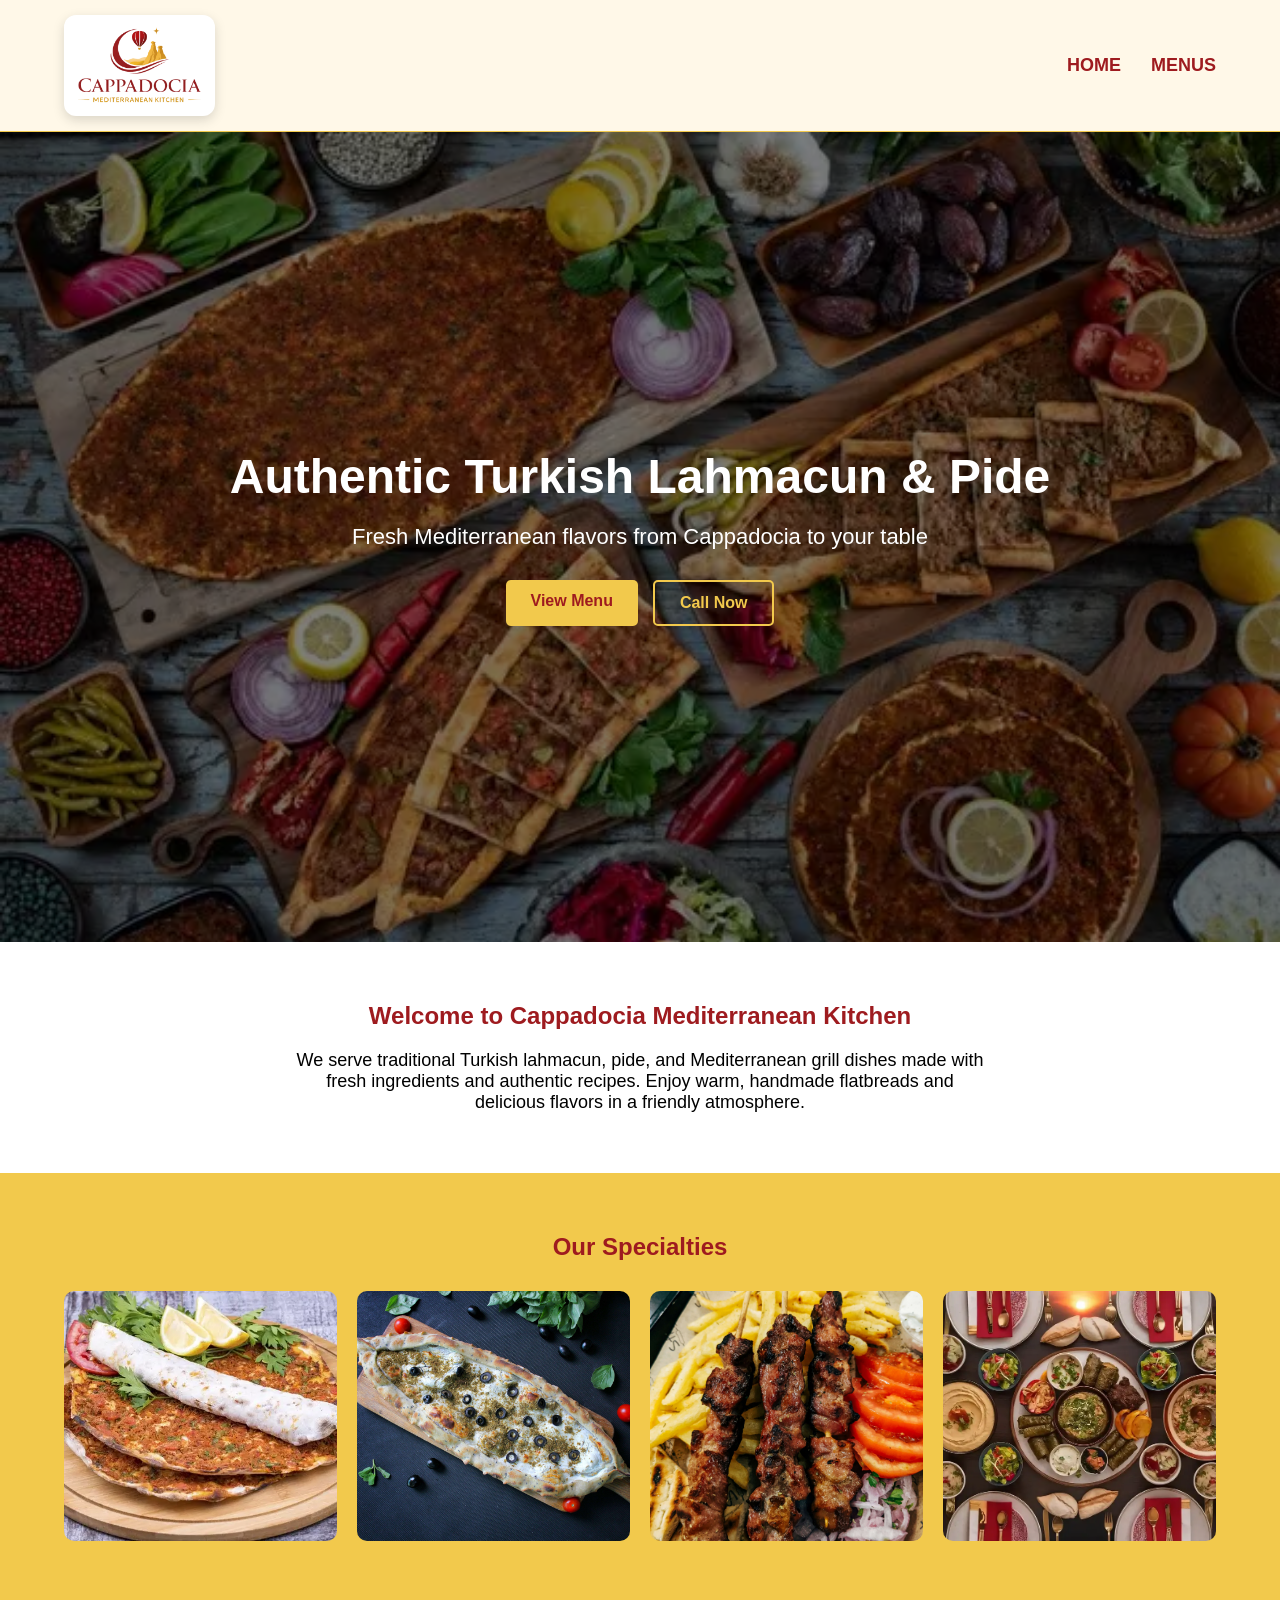
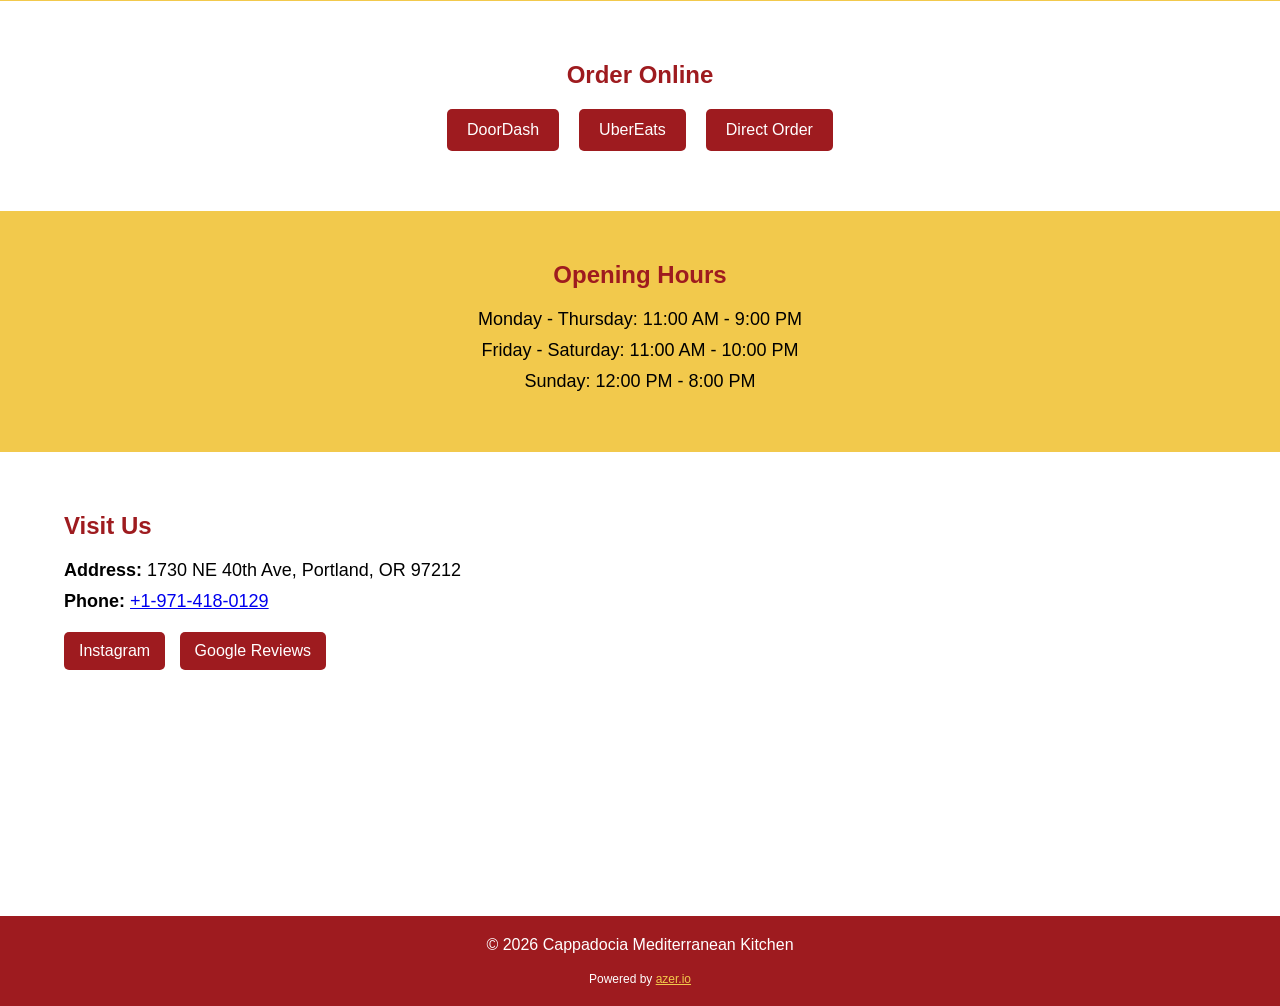
==== index.html @ 54989ff4 "main site" ====
<!DOCTYPE html>
<html lang="en">

<head>
    <meta charset="UTF-8">
    <meta name="viewport" content="width=device-width, initial-scale=1.0">
    <title>Cappadocia Mediterranean Kitchen</title>
    <link rel="shortcut icon" href="./favicon.png" type="image/png">
    <link rel="icon" href="./favicon.png" type="image/png">
    <link rel="apple-touch-icon" sizes="180x180" href="./favicon_colored.png">
    <meta name="description"
        content="Cappadocia Mediterranean Kitchen, We serve traditional Turkish lahmacun, pide, and Mediterranean grill dishes made with fresh ingredients and authentic recipes." />
    <link rel="canonical" href="https://cappadociakitchen.com/" />
    <link rel="stylesheet" href="./assets/style.css?v=1">
</head>

<body>

    <!-- Header -->
    <header class="header">
        <div class="container nav-container">
            <a href="./">
                <div class="logo-box">
                    <img src="./assets/images/Cappadocia-Logo-Transparent.png" alt="Cappadocia Logo">
                </div>
            </a>

            <nav>
                <ul class="nav-menu">
                    <li><a href="./">HOME</a></li>
                    <li><a href="./menu/">MENUS</a></li>
                </ul>
            </nav>

            <div class="menu-toggle" id="menu-toggle">☰</div>
        </div>
    </header>

    <!-- Landing -->
    <section class="landing" style="background: url('./assets/images/lahmacun-pide.webp') center/cover no-repeat;">
        <div class="landing-overlay">
            <div class="landing-content">
                <h1>Authentic Turkish Lahmacun & Pide</h1>
                <p>Fresh Mediterranean flavors from Cappadocia to your table</p>
                <div class="landing-buttons">
                    <a href="./menu/" class="btn">View Menu</a>
                    <a href="tel:+19714180129" class="btn btn-outline">Call Now</a>
                </div>
            </div>
        </div>
    </section>

    <!-- About -->
    <section class="about">
        <div class="container">
            <h2>Welcome to Cappadocia Mediterranean Kitchen</h2>
            <p>
                We serve traditional Turkish lahmacun, pide, and Mediterranean grill dishes made with fresh ingredients
                and authentic recipes.
                Enjoy warm, handmade flatbreads and delicious flavors in a friendly atmosphere.
            </p>
        </div>
    </section>

    <!-- Food Collage -->
    <section class="collage">
        <div class="container">
            <h2>Our Specialties</h2>
            <div class="collage-grid">
                <img src="./assets/images/lahmacun.webp" alt="Lahmacun">
                <img src="./assets/images/pide.jpg" alt="Pide">
                <img src="./assets/images/kebap.jpeg" alt="Turkish Food">
                <img src="./assets/images/mediterian-food.webp" alt="Mediterranean Food">
            </div>
        </div>
    </section>

    <!-- Online Order -->
    <section class="order">
        <div class="container">
            <h2>Order Online</h2>
            <div class="order-buttons">
                <a href="#" class="order-btn">DoorDash</a>
                <a href="#" class="order-btn">UberEats</a>
                <a href="#" class="order-btn">Direct Order</a>
            </div>
        </div>
    </section>

    <!-- Hours -->
    <section class="hours">
        <div class="container">
            <h2>Opening Hours</h2>
            <div class="hours-grid">
                <p>Monday - Thursday: 11:00 AM - 9:00 PM</p>
                <p>Friday - Saturday: 11:00 AM - 10:00 PM</p>
                <p>Sunday: 12:00 PM - 8:00 PM</p>
            </div>
        </div>
    </section>

    <!-- Contact & Map -->
    <section class="contact">
        <div class="container contact-grid">
            <div class="contact-info">
                <h2>Visit Us</h2>
                <p><strong>Address:</strong> 1730 NE 40th Ave, Portland, OR 97212</p>
                <p><strong>Phone:</strong> <a href="tel:+19714180129">+1-971-418-0129</a></p>

                <div class="social-buttons">
                    <a href="https://www.instagram.com/cappadocia.mediterranean/" class="social-btn" target="_blank">Instagram</a>
                    <a href="https://www.google.com/search?newwindow=1&sca_esv=a63e3b8f0524c5ed&rlz=1C5CHFA_enUS827US827&sxsrf=ANbL-n7iDyRSIei-om53BsOAx6cIHtFDAA:1775598564353&si=AL3DRZEsmMGCryMMFSHJ3StBhOdZ2-6yYkXd_doETEE1OR-qOSWB5DK27ExpnXcDGiTQfS97Kx7G33aKeJaxdCzglGe-wl30QG3AmY86bh5kVMLZ3l5MdpfBBqqXDMIC7WMUllMwp1HolFLEzvI4DNJLaVwo_5EEY6ywg6cCZNpUMmeVn9UE6zw%3D&q=Cappadocia+Mediterranean+Kitchen+Reviews&sa=X&ved=2ahUKEwjFnMSN3NyTAxWlMzQIHQ55F6cQ0bkNegQIJRAH&biw=1376&bih=788&dpr=2" target="_blank" class="social-btn">Google Reviews</a>
                </div>
            </div>

            <div class="map">
                <iframe
                    src="https://www.google.com/maps/embed?pb=!1m18!1m12!1m3!1d2867.502682629886!2d-122.62660971178197!3d45.53577089649482!2m3!1f0!2f0!3f0!3m2!1i1024!2i768!4f13.1!3m3!1m2!1s0x5495a1024cd6c075%3A0xaf29f3ec71e7feba!2sCappadocia%20Mediterranean%20Kitchen!5e1!3m2!1sen!2sus!4v1775598659713!5m2!1sen!2sus"
                    width="100%" height="300" style="border:0;" allowfullscreen="" loading="lazy"
                    referrerpolicy="no-referrer-when-downgrade"></iframe>
            </div>
        </div>
    </section>

    <!-- Footer -->
    <footer class="footer">
        <div class="container">
            <p>© 2026 Cappadocia Mediterranean Kitchen</p>
            <br>
            <p style="font-size: 12px;">Powered by <a href="https://azer.io" target="_blank" style="color: #F2C94C;">azer.io</a></p>
        </div>
    </footer>

    <script>
        const toggle = document.getElementById('menu-toggle');
        const nav = document.querySelector('.nav-menu');

        toggle.addEventListener('click', () => {
            nav.classList.toggle('active');
        });
    </script>

</body>

</html>
---- assets/style.css ----
* {
    margin: 0;
    padding: 0;
    box-sizing: border-box;
    font-family: Arial, Helvetica, sans-serif;
}

body { background: white; }

.container {
    width: 90%;
    max-width: 1200px;
    margin: auto;
}

/* Header */
.header {
    background: rgba(255, 248, 230, 0.9); /* transparent pastel */
    backdrop-filter: blur(6px);
    padding: 15px 0;
    position: sticky;
    top: 0;
    z-index: 1000;
    border-bottom: 1px solid #F2C94C;
}

.nav-container {
    display: flex;
    justify-content: space-between;
    align-items: center;
}

/* Logo box */
.logo-box {
    background: white;
    padding: 8px 14px;
    border-radius: 12px;
    box-shadow: 0 4px 12px rgba(0,0,0,0.15);
    display: flex;
    align-items: center;
}

.logo-box img {
    height: 85px;
}

.nav-menu {
    list-style: none;
    display: flex;
    gap: 30px;
}

.nav-menu a {
    color: #9E1B1F;
    text-decoration: none;
    font-weight: bold;
    font-size: 18px;
}

.nav-menu a:hover {
    color: #F2C94C;
}

.menu-toggle {
    display: none;
    font-size: 28px;
    color: #9E1B1F;
    cursor: pointer;
}

/* Landing */
.landing {
    height: 90vh;
    position: relative;
}

.landing-overlay {
    background: rgba(0,0,0,0.5);
    height: 100%;
    display: flex;
    justify-content: center;
    align-items: center;
    text-align: center;
    color: white;
}

.landing-content h1 {
    font-size: 48px;
    margin-bottom: 20px;
}

.landing-content p {
    font-size: 22px;
    margin-bottom: 30px;
}

.landing-buttons { display: flex; gap: 15px; justify-content: center; }

.btn {
    background: #F2C94C;
    color: #9E1B1F;
    padding: 12px 25px;
    text-decoration: none;
    font-weight: bold;
    border-radius: 5px;
}

.btn-outline {
    background: transparent;
    border: 2px solid #F2C94C;
    color: #F2C94C;
}

/* About */
.about { padding: 60px 0; text-align: center; }
.about h2 { color: #9E1B1F; margin-bottom: 20px; }
.about p { max-width: 700px; margin: auto; font-size: 18px; }

/* Collage */
.collage { background: #F2C94C; padding: 60px 0; text-align: center; }
.collage h2 { color: #9E1B1F; margin-bottom: 30px; }
.collage-grid {
    display: grid;
    grid-template-columns: repeat(4, 1fr);
    gap: 20px;
}
.collage-grid img {
    width: 100%;
    height: 250px;
    object-fit: cover;
    border-radius: 10px;
}

/* Order */
.order { padding: 60px 0; text-align: center; }
.order h2 { color: #9E1B1F; margin-bottom: 20px; }
.order-buttons { display: flex; justify-content: center; gap: 20px; }
.order-btn {
    background: #9E1B1F;
    color: white;
    padding: 12px 20px;
    text-decoration: none;
    border-radius: 5px;
}

/* Hours */
.hours { background: #F2C94C; padding: 50px 0; text-align: center; }
.hours h2 { color: #9E1B1F; margin-bottom: 20px; }
.hours-grid p { font-size: 18px; margin: 10px 0; }

/* Contact */
.contact { padding: 60px 0; }
.contact-grid {
    display: grid;
    grid-template-columns: 1fr 1fr;
    gap: 30px;
}

.contact-info h2 { color: #9E1B1F; margin-bottom: 20px; }
.contact-info p { margin-bottom: 10px; font-size: 18px; }

.social-buttons { margin-top: 20px; }
.social-btn {
    display: inline-block;
    margin-right: 10px;
    background: #9E1B1F;
    color: white;
    padding: 10px 15px;
    text-decoration: none;
    border-radius: 5px;
}

/* Menu */
.menu-page { padding: 60px 0; text-align: center; }
.menu-page h1 { color: #9E1B1F; margin-bottom: 30px; }
.menu-img-wrapper img {
    width: 100%;
    max-width: 900px;
    border-radius: 10px;
    box-shadow: 0 5px 20px rgba(0,0,0,0.2);
}

/* Footer */
.footer {
    background: #9E1B1F;
    color: white;
    text-align: center;
    padding: 20px;
    margin-top: 40px;
}

/* Mobile */
@media (max-width: 900px) {
    .collage-grid { grid-template-columns: repeat(2, 1fr); }
    .landing-content h1 { font-size: 32px; }
    .contact-grid { grid-template-columns: 1fr; }
}

@media (max-width: 600px) {
    .nav-menu {
        position: absolute;
        top: 80px;
        right: 0;
        /* background: #9E1B1F; */
        background: rgba(255, 248, 230, 0.9);
        flex-direction: column;
        width: 200px;
        display: none;
        padding: 20px;
    }

    .nav-menu.active { display: flex; }
    .menu-toggle { display: block; }
    .collage-grid { grid-template-columns: 1fr; }
    .landing { height: 70vh; }
    .order-buttons { flex-direction: column; }
}
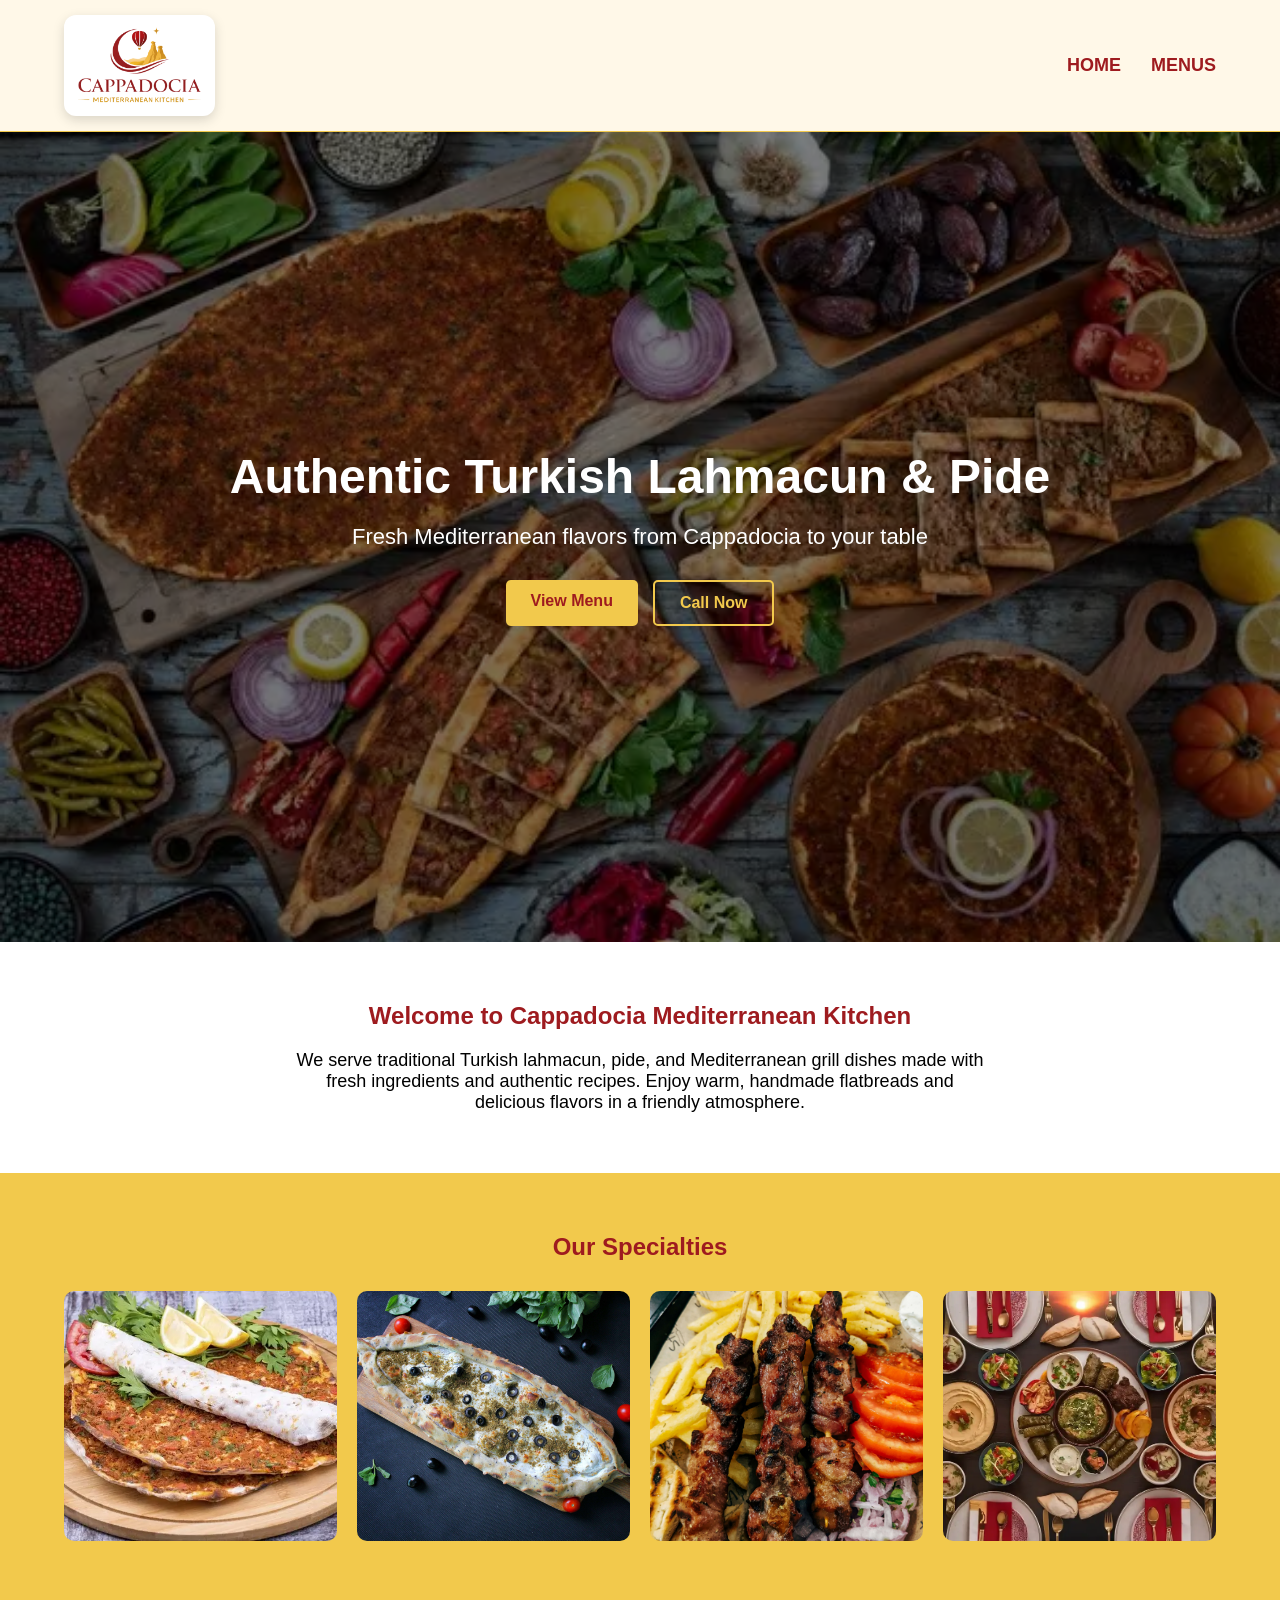
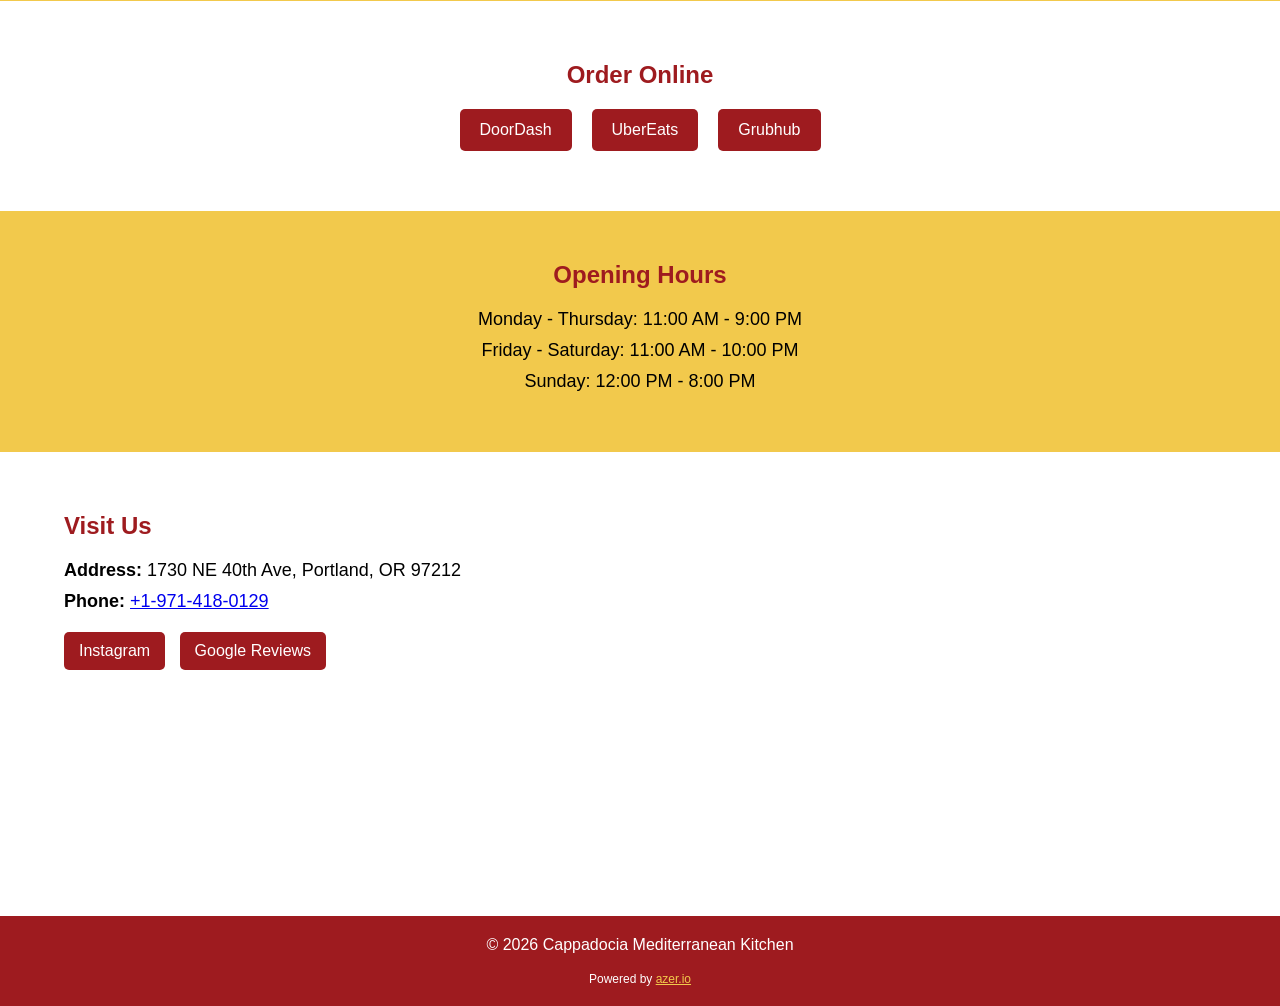
==== commit a316f8ed: "add grubhub" ====
--- a/index.html
+++ b/index.html
@@ -82,7 +82,7 @@
             <div class="order-buttons">
                 <a href="#" class="order-btn">DoorDash</a>
                 <a href="#" class="order-btn">UberEats</a>
-                <a href="#" class="order-btn">Direct Order</a>
+                <a href="#" class="order-btn">Grubhub</a>
             </div>
         </div>
     </section>
